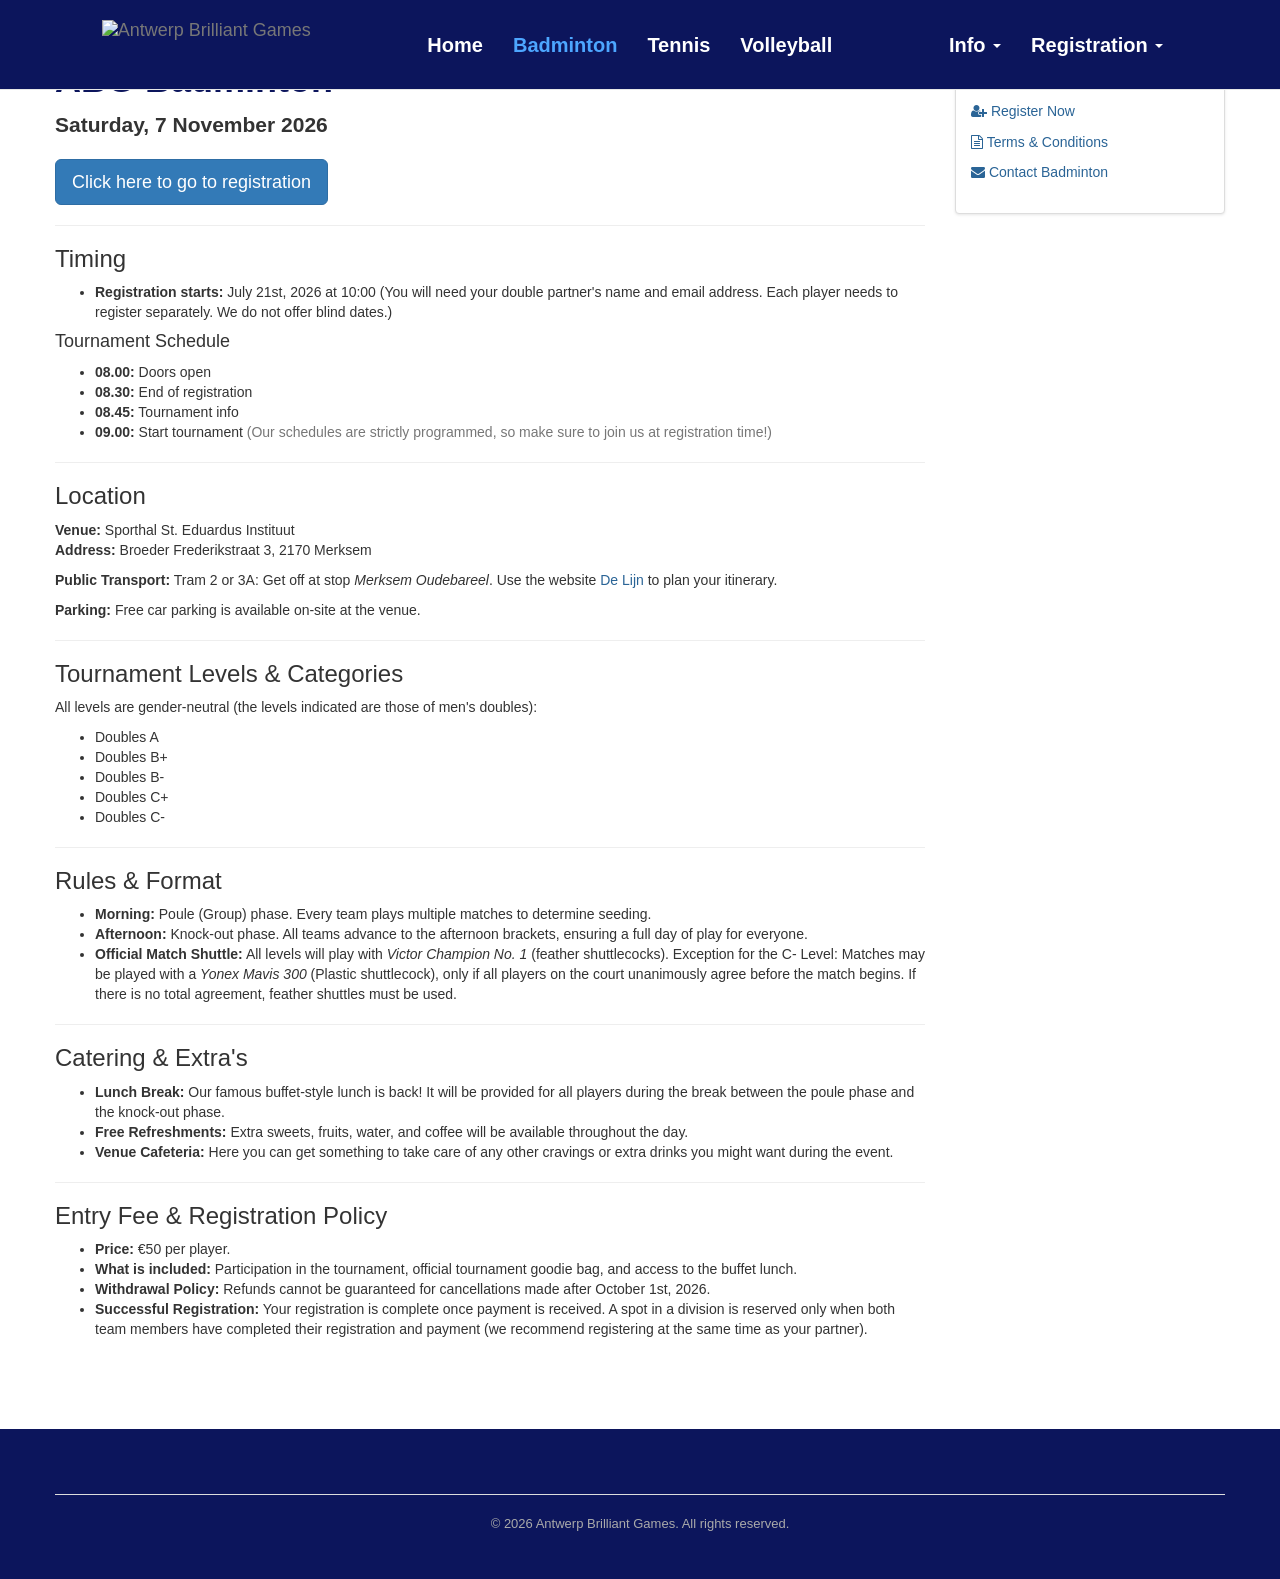
==== html/badminton.html @ 1d12805b "first commit" ====
<!DOCTYPE html>
<html lang="en">
<head>
<meta charset="UTF-8">
<meta name="viewport" content="width=device-width, initial-scale=1.0, maximum-scale=1.0, user-scalable=no">
<title>Badminton - Antwerp Brilliant Games 2026</title>
<meta name="description" content="Discover everything about the ABG 2026 Badminton tournament: timing, location, levels, rules, and registration details.">
<link href="https://cdnjs.cloudflare.com/ajax/libs/twitter-bootstrap/3.4.1/css/bootstrap.min.css" rel="stylesheet">
<link href="https://cdnjs.cloudflare.com/ajax/libs/font-awesome/4.7.0/css/font-awesome.min.css" rel="stylesheet">
<link href="../css/style.css" rel="stylesheet">
<link href="../css/sport.css" rel="stylesheet">
<link href="../css/badminton.css" rel="stylesheet">
</head>
<body>

<!-- Navbar -->
<nav class="navbar navbar-default navbar-fixed-top">
  <div class="container" style="display: flex; align-items: center; justify-content: space-between; width: 100%;">
    
    <!-- 1. Logo Links -->
    <div class="navbar-header" style="float: none;">
      <a class="navbar-brand" href="index.html" style="padding: 5px 15px; height: auto;">
        <img src="https://antwerpbrilliantgames.be/images/logo/ABG%202026%20website%20Logo%20-%20white%20background.jpg" alt="Antwerp Brilliant Games" style="max-height: 50px;">
      </a> 
    </div>

    <!-- 2. Sporten in het midden (Home, Badminton, Tennis, Volleyball) -->
    <ul class="nav navbar-nav" style="float: none; margin: 0; display: flex;">
        <li><a href="index.html">Home</a></li>
        <li class="active"><a href="badminton.html">Badminton</a></li>
        <li><a href="tennis.html">Tennis</a></li>
        <li><a href="volleybal.html">Volleyball</a></li>
</ul>

    <!-- 3. Rest Rechts (Info & Registration dropdowns) -->
    <ul class="nav navbar-nav navbar-right" style="float: none; margin: 0; display: flex;">
      <li class="dropdown">
        <a href="#" class="dropdown-toggle" data-toggle="dropdown">Info <span class="caret"></span></a>
        <ul class="dropdown-menu">
          <li><a href="./info/tourist-info.html">Visitor info</a></li>
          <li><a href="./info/party.html">Party</a></li>
          <li><a href="./info/contact.html">Contact</a></li>
        </ul>
      </li>
      <li class="dropdown">
        <a href="#" class="dropdown-toggle" data-toggle="dropdown">Registration <span class="caret"></span></a>
        <ul class="dropdown-menu">
          <li><a href="login.html">Login</a></li>
          <li><a href="create-registration-account.html">Create Registration Account</a></li>
          <li><a href="terms-and-conditions.html">Terms-and-Conditions</a></li>
        </ul>
      </li>
    </ul>

  </div>
</nav>

<!-- Main Content -->
<div class="container content-block" style="padding: 40px 0;">
  <div class="row">
    <div class="col-md-9">
      <h1>ABG Badminton</h1>
      <p class="lead"><strong>Saturday, 7 November 2026</strong></p>
      
      <div style="margin: 20px 0;">
        <a href="create-registration-account.html" class="btn btn-primary btn-lg">Click here to go to registration</a>
      </div>

      <hr>

      <h3>Timing</h3>
      <ul>
        <li><strong>Registration starts:</strong> July 21st, 2026 at 10:00 (You will need your double partner's name and email address. Each player needs to register separately. We do not offer blind dates.)</li>
      </ul>
      
      <h4>Tournament Schedule</h4>
      <ul>
        <li><strong>08.00:</strong> Doors open</li>
        <li><strong>08.30:</strong> End of registration</li>
        <li><strong>08.45:</strong> Tournament info</li>
        <li><strong>09.00:</strong> Start tournament <span class="text-muted">(Our schedules are strictly programmed, so make sure to join us at registration time!)</span></li>
      </ul>

      <hr>

      <h3>Location</h3>
      <p><strong>Venue:</strong> Sporthal St. Eduardus Instituut<br>
      <strong>Address:</strong> Broeder Frederikstraat 3, 2170 Merksem</p>
      <p><strong>Public Transport:</strong> Tram 2 or 3A: Get off at stop <em>Merksem Oudebareel</em>. Use the website <a href="https://www.delijn.be/" target="_blank" rel="noopener">De Lijn</a> to plan your itinerary.</p>
      <p><strong>Parking:</strong> Free car parking is available on-site at the venue.</p>

      <hr>

      <h3>Tournament Levels & Categories</h3>
      <p>All levels are gender-neutral (the levels indicated are those of men's doubles):</p>
      <ul>
        <li>Doubles A</li>
        <li>Doubles B+</li>
        <li>Doubles B-</li>
        <li>Doubles C+</li>
        <li>Doubles C-</li>
      </ul>

      <hr>

      <h3>Rules & Format</h3>
      <ul>
        <li><strong>Morning:</strong> Poule (Group) phase. Every team plays multiple matches to determine seeding.</li>
        <li><strong>Afternoon:</strong> Knock-out phase. All teams advance to the afternoon brackets, ensuring a full day of play for everyone.</li>
        <li><strong>Official Match Shuttle:</strong> All levels will play with <em>Victor Champion No. 1</em> (feather shuttlecocks). Exception for the C- Level: Matches may be played with a <em>Yonex Mavis 300</em> (Plastic shuttlecock), only if all players on the court unanimously agree before the match begins. If there is no total agreement, feather shuttles must be used.</li>
      </ul>

      <hr>

      <h3>Catering & Extra's</h3>
      <ul>
        <li><strong>Lunch Break:</strong> Our famous buffet-style lunch is back! It will be provided for all players during the break between the poule phase and the knock-out phase.</li>
        <li><strong>Free Refreshments:</strong> Extra sweets, fruits, water, and coffee will be available throughout the day.</li>
        <li><strong>Venue Cafeteria:</strong> Here you can get something to take care of any other cravings or extra drinks you might want during the event.</li>
      </ul>

      <hr>

      <h3>Entry Fee & Registration Policy</h3>
      <ul>
        <li><strong>Price:</strong> €50 per player.</li>
        <li><strong>What is included:</strong> Participation in the tournament, official tournament goodie bag, and access to the buffet lunch.</li>
        <li><strong>Withdrawal Policy:</strong> Refunds cannot be guaranteed for cancellations made after October 1st, 2026.</li>
        <li><strong>Successful Registration:</strong> Your registration is complete once payment is received. A spot in a division is reserved only when both team members have completed their registration and payment (we recommend registering at the same time as your partner).</li>
      </ul>

    </div>

    <!-- Sidebar -->
    <div class="col-md-3">
      <div class="panel panel-default" style="padding: 15px;">
        <h4>Quick Links</h4>
        <ul class="list-unstyled" style="line-height: 2.2;">
          <li><a href="create-registration-account.html"><i class="fa fa-user-plus"></i> Register Now</a></li>
          <li><a href="terms-and-conditions.html"><i class="fa fa-file-text-o"></i> Terms & Conditions</a></li>
          <li><a href="contact.html"><i class="fa fa-envelope"></i> Contact Badminton</a></li>
        </ul>
      </div>
    </div>

  </div>
</div>

<!-- Footer -->
<footer>
  <div class="container text-center" style="padding: 20px 0; border-top: 1px solid #ddd; margin-top: 40px;">
    <p>&copy; 2026 Antwerp Brilliant Games. All rights reserved.</p>
  </div>
</footer>

<script src="https://cdnjs.cloudflare.com/ajax/libs/jquery/3.6.0/jquery.min.js"></script>
<script src="https://cdnjs.cloudflare.com/ajax/libs/twitter-bootstrap/3.4.1/js/bootstrap.min.js"></script>
</body>
</html>
---- css/style.css ----
/* --- ALGEMEEN --- */
body {
  font-family: "Helvetica Neue", Helvetica, Arial, sans-serif;
  color: #333;
}

a {
  color: #2a6496;
}

/* --- NAVBAR STIJLEN --- */
.navbar {
  margin-bottom: 0;
  border-radius: 0;
  height: 90px;
  background: #0C155C;
  color: #fff;
  font-size: 20px;
}

.navbar .container {
  display: flex;
  align-items: center;
  justify-content: space-between;
  width: 100%;
  height: 100%;
}

.navbar-collapse {
  align-content: center;
  margin-top: 0;
}

.navbar-brand {
  padding: 15px 0;
  height: auto;
}

.navbar-brand img {
  height: 60px;
}

/* Navbar links: standaard wit en bold */
.navbar-default .navbar-nav > li > a {
  color: #ffffff !important;
  font-weight: bold !important;
  transition: color 0.2s ease;
}

/* Tekstkleur verandert naar lichterblauw bij hover/focus of actieve pagina */
.navbar-default .navbar-nav > li > a:hover, 
.navbar-default .navbar-nav > li > a:focus,
.navbar-default .navbar-nav > .active > a,
.navbar-default .navbar-nav > .active > a:hover,
.navbar-default .navbar-nav > .active > a:focus {
  background-color: transparent !important;
  color: #4da6ff !important; /* Lichterblauw voor actieve/hover tekst */
}

/* Dropdown menu's behouden donkere leesbare tekst */
.navbar-default .dropdown-menu > li > a {
  color: #333333 !important;
  font-weight: normal !important;
  font-size: 16px;
}

.navbar-default .dropdown-menu > li > a:hover {
  color: #ffffff !important;
  background-color: #0C155C !important;
}

/* --- ALGEMENE CONTENT LAYOUT --- */
.content-block {
  padding: 30px 0;
}

.content-block img.banner {
  width: 100%;
  height: auto;
  margin: 20px 0;
}

/* --- FOOTER --- */
footer {
  background: #0C155C;
  color: #aaa;
  padding: 25px 0;
  margin-top: 40px;
  font-size: 13px;
}

footer a {
  color: #ccc;
}

/* --- FOOTER STYLING --- */
footer {
  background: #0C155C;
  color: #aaa;
  padding: 25px 0 15px;
  margin-top: 40px;
  font-size: 13px;
  position: relative;
}

footer a {
  color: #ccc;
}

.social-section {
  padding: 20px 0;
  background: #0C155C;
}

.social-section h2 {
  color: #fff;
  font-size: 18px;
  margin-bottom: 15px;
}

.social-icons {
  list-style: none;
  padding: 0;
  margin: 0;
  display: inline-flex;
  gap: 30px;
  align-items: center;
  justify-content: center;
}

.social-icons li a {
  color: #ccc;
  text-decoration: none;
  display: flex;
  flex-direction: column;
  align-items: center;
  gap: 8px;
}

.social-icons li a img {
  height: 32px;
  width: auto;
}

.social-icons li a span {
  font-size: 12px;
}

.footer-bottom {
  padding-top: 15px;
  border-top: 1px solid rgba(255, 255, 255, 0.1);
  margin-top: 15px;
}

.cookie-icon {
  position: center;
}
/* --- MEDIA QUERIES --- */
@media (max-width: 767px) {
  .navbar .container {
    flex-direction: column;
    height: auto;
  }
}
---- css/sport.css ----
/* --- SPORT PAGES STYLES (Badminton, Tennis, Volleyball) --- */
.content-block h1 {
  font-weight: 700;
  color: #0C155C;
}

.content-block .lead {
  font-weight: 500;
}

.panel {
  border-radius: 4px;
  box-shadow: 0 1px 3px rgba(0,0,0,0.1);
}

.panel h4 {
  color: #0C155C;
  font-weight: bold;
}
---- css/badminton.css ----
/* --- BADMINTON PAGE STYLES --- */
.content-block h1 {
  font-weight: 700;
  color: #0C155C;
}

.content-block .lead {
  font-weight: 500;
}

/* Eventuele unieke stijlen specifiek voor de badminton-pagina */
.badminton-highlight {
  background-color: #f0f4f8;
  padding: 15px;
  border-left: 4px solid #0C155C;
  margin: 15px 0;
}
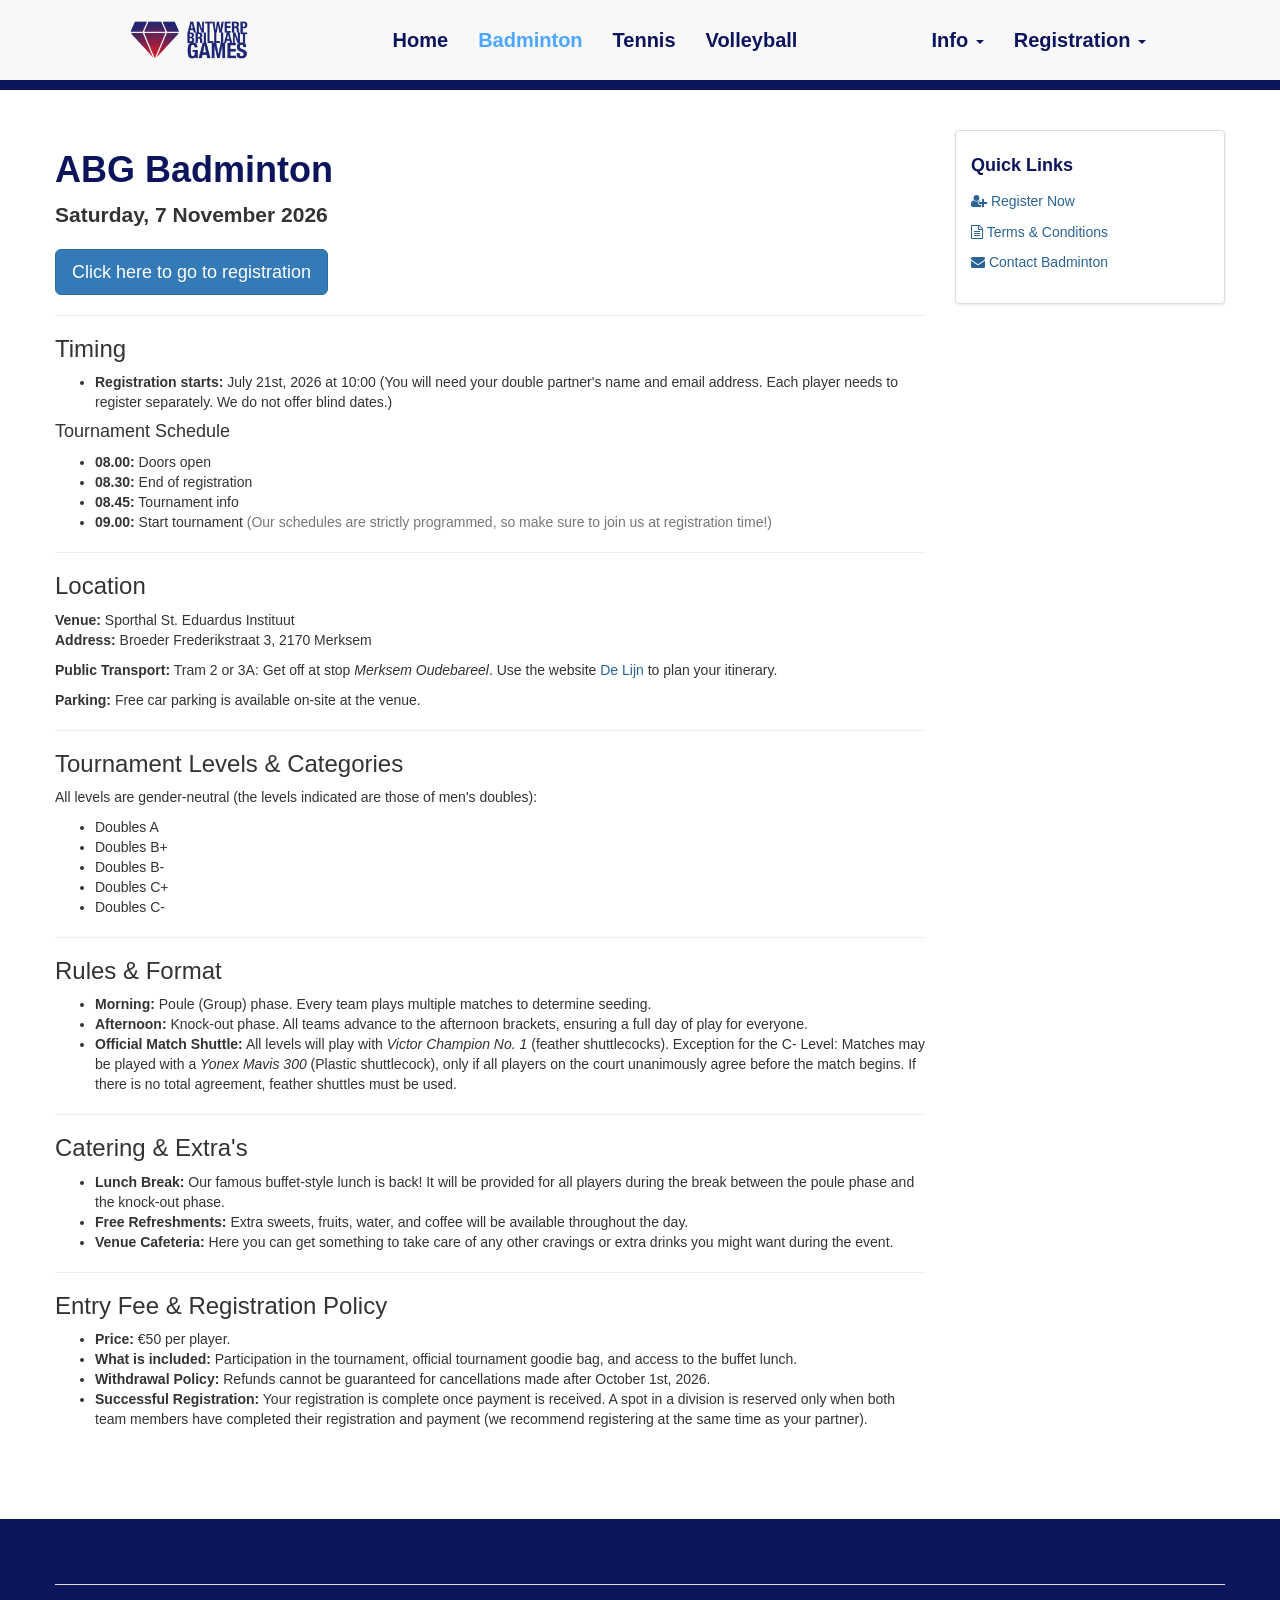
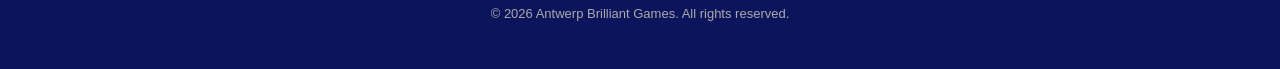
==== commit 28f3e317: "cleanup" ====
--- a/html/badminton.html
+++ b/html/badminton.html
@@ -18,19 +18,19 @@
   <div class="container" style="display: flex; align-items: center; justify-content: space-between; width: 100%;">
     
     <!-- 1. Logo Links -->
-    <div class="navbar-header" style="float: none;">
-      <a class="navbar-brand" href="index.html" style="padding: 5px 15px; height: auto;">
-        <img src="https://antwerpbrilliantgames.be/images/logo/ABG%202026%20website%20Logo%20-%20white%20background.jpg" alt="Antwerp Brilliant Games" style="max-height: 50px;">
+     <div class="navbar-header" style="float: none;">
+      <a class="navbar-brand" style="padding: 5px 15px; height: auto;">
+        <img src="../ABG_logo_balk.png" alt="Antwerp Brilliant Games" >
       </a> 
     </div>
 
     <!-- 2. Sporten in het midden (Home, Badminton, Tennis, Volleyball) -->
     <ul class="nav navbar-nav" style="float: none; margin: 0; display: flex;">
-        <li><a href="index.html">Home</a></li>
+        <li><a href="../index.html">Home</a></li>
         <li class="active"><a href="badminton.html">Badminton</a></li>
         <li><a href="tennis.html">Tennis</a></li>
         <li><a href="volleybal.html">Volleyball</a></li>
-</ul>
+    </ul>
 
     <!-- 3. Rest Rechts (Info & Registration dropdowns) -->
     <ul class="nav navbar-nav navbar-right" style="float: none; margin: 0; display: flex;">
@@ -54,6 +54,8 @@
 
   </div>
 </nav>
+
+<div style="margin-top: 90px;"></div>
 
 <!-- Main Content -->
 <div class="container content-block" style="padding: 40px 0;">
--- a/css/style.css
+++ b/css/style.css
@@ -13,9 +13,9 @@
   margin-bottom: 0;
   border-radius: 0;
   height: 90px;
-  background: #0C155C;
-  color: #fff;
+  color: #0C155C;
   font-size: 20px;
+  border-bottom: 10px solid #0C155C;
 }
 
 .navbar .container {
@@ -42,7 +42,7 @@
 
 /* Navbar links: standaard wit en bold */
 .navbar-default .navbar-nav > li > a {
-  color: #ffffff !important;
+  color: #0C155C !important;
   font-weight: bold !important;
   transition: color 0.2s ease;
 }
